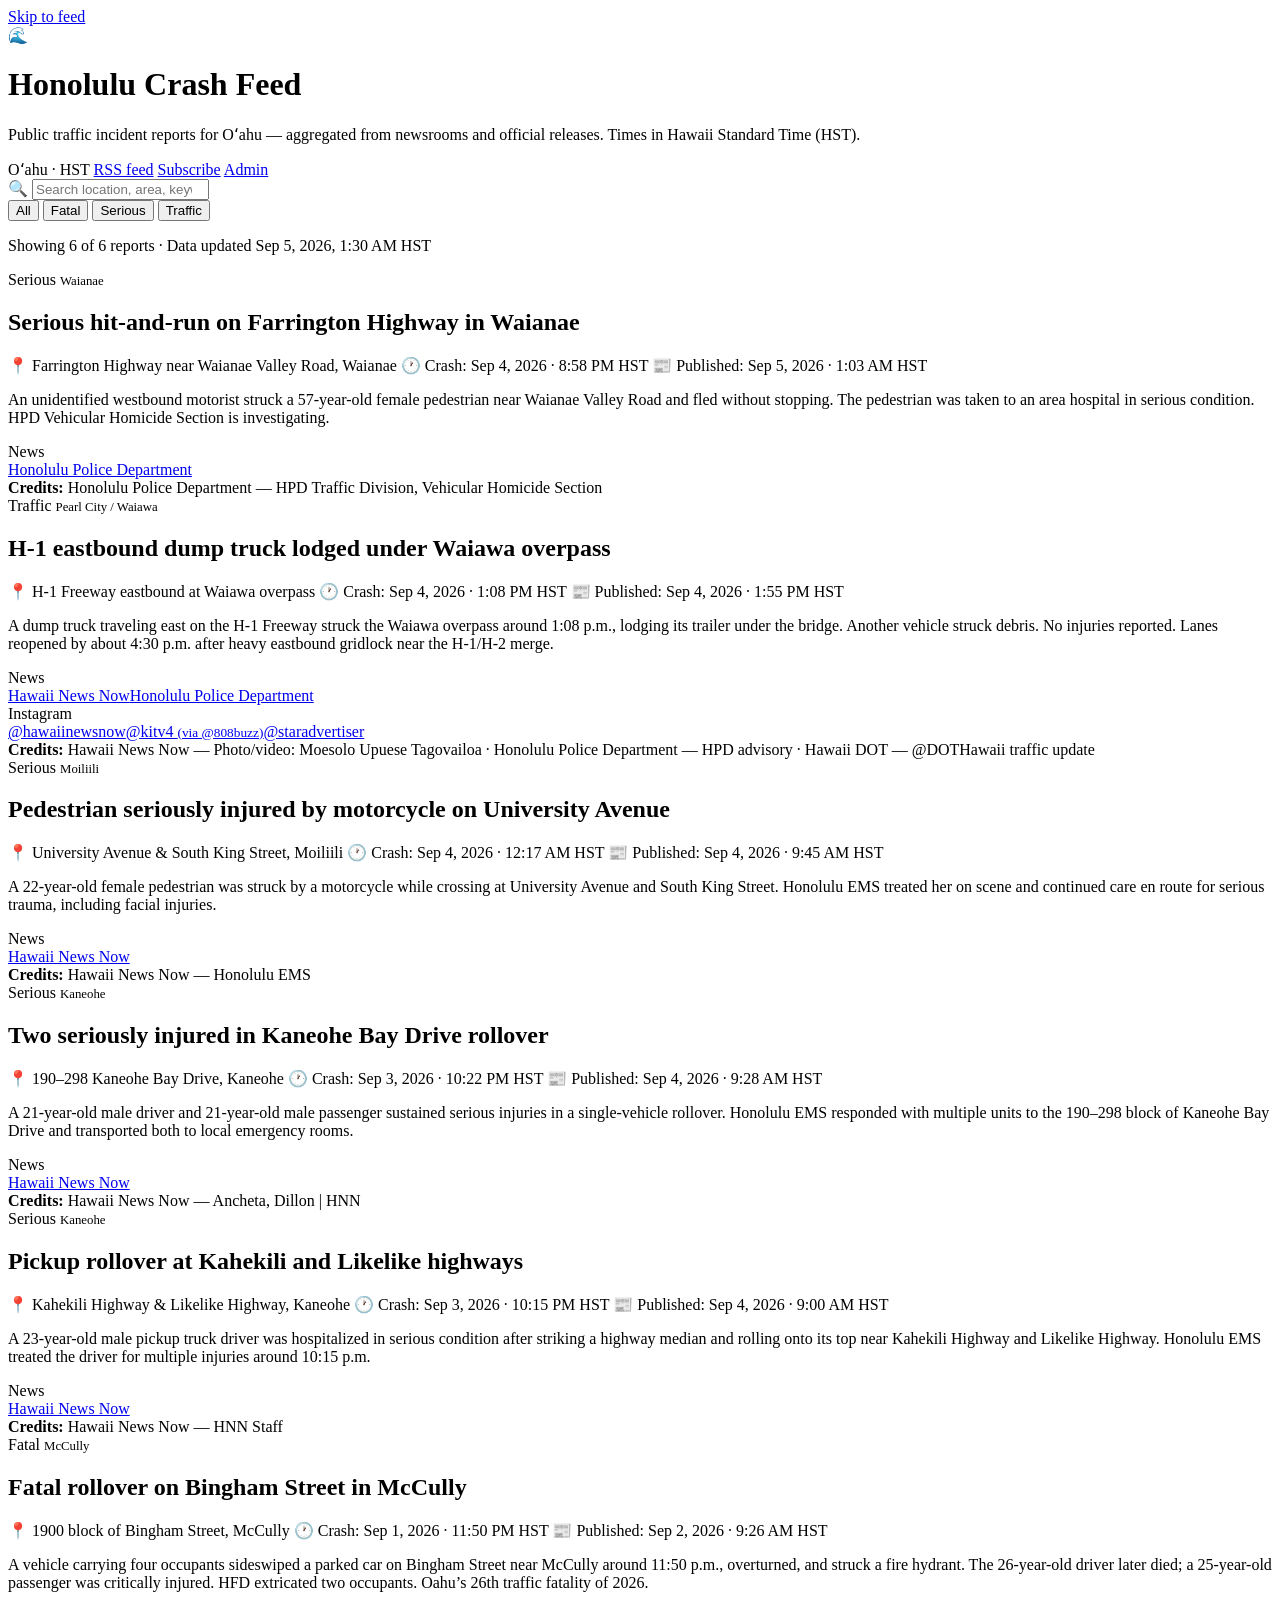
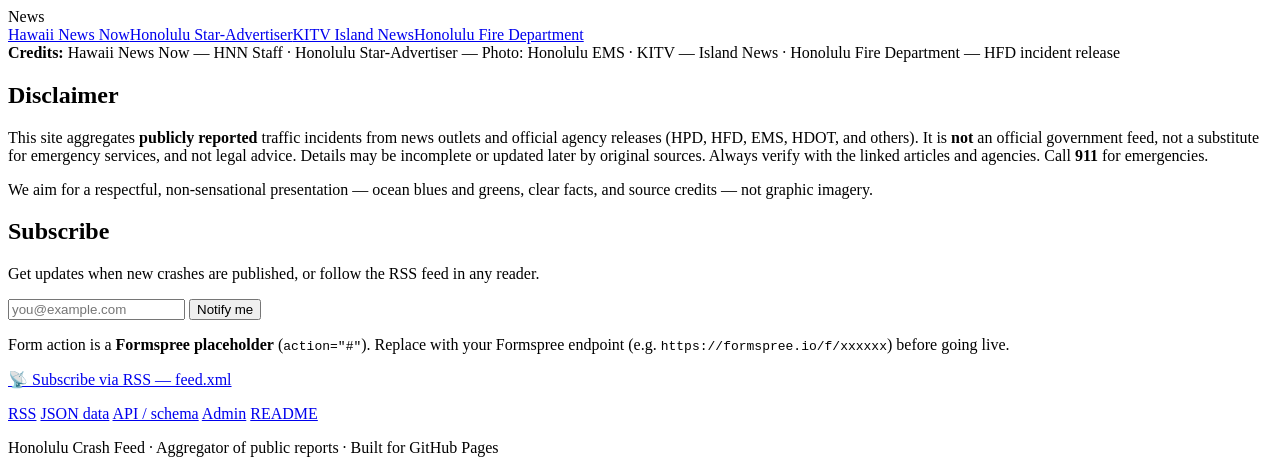
==== index.html @ cfffe640 "Add index.html" ====
<!DOCTYPE html>
<html lang="en">
  <head>
    <meta charset="utf-8" />
    <meta name="viewport" content="width=device-width, initial-scale=1" />
    <title>Honolulu Crash Feed — Oʻahu traffic incident aggregator</title>
    <meta
      name="description"
      content="Clean, shareable feed of publicly reported traffic crashes on Oʻahu. Aggregated from news and official releases. Hawaii Standard Time."
    />
    <meta name="theme-color" content="#0a3d5c" />
    <link rel="alternate" type="application/rss+xml" title="Honolulu Crash Feed RSS" href="feed.xml" />
    <meta property="og:title" content="Honolulu Crash Feed" />
    <meta
      property="og:description"
      content="Public crash reports for Honolulu / Oʻahu — news links, times in HST, source credits."
    />
    <meta property="og:type" content="website" />
    <link rel="stylesheet" href="styles.css" />
  </head>
  <body>
    <a class="skip-link" href="#main">Skip to feed</a>

    <header class="site-header">
      <div class="header-inner">
        <div class="brand">
          <div class="brand-mark" aria-hidden="true">🌊</div>
          <div>
            <h1>Honolulu Crash Feed</h1>
            <p class="tagline">
              Public traffic incident reports for Oʻahu — aggregated from newsrooms and official releases. Times in Hawaii Standard Time (HST).
            </p>
          </div>
        </div>
        <div class="header-meta">
          <span class="chip">Oʻahu · HST</span>
          <span class="chip"><a href="feed.xml">RSS feed</a></span>
          <span class="chip"><a href="#subscribe">Subscribe</a></span>
          <span class="chip"><a href="admin.html">Admin</a></span>
        </div>
      </div>
    </header>

    <main id="main">
      <div class="toolbar">
        <div class="search-wrap">
          <span class="search-icon" aria-hidden="true">🔍</span>
          <label class="visually-hidden" for="search" style="position: absolute; width: 1px; height: 1px; overflow: hidden; clip: rect(0 0 0 0)">
            Search crashes
          </label>
          <input id="search" type="search" placeholder="Search location, area, keywords…" autocomplete="off" />
        </div>
        <div class="filters" role="group" aria-label="Filter by severity">
          <button type="button" class="filter-btn active" data-filter="all">All</button>
          <button type="button" class="filter-btn" data-filter="fatal">Fatal</button>
          <button type="button" class="filter-btn" data-filter="serious">Serious</button>
          <button type="button" class="filter-btn" data-filter="traffic">Traffic</button>
        </div>
      </div>

      <p id="status" class="status-bar" aria-live="polite">Loading crash reports…</p>
      <section id="feed" class="feed" aria-label="Crash reports"></section>

      <section class="panel disclaimer" aria-labelledby="disclaimer-heading">
        <h2 id="disclaimer-heading">Disclaimer</h2>
        <p>
          This site aggregates <strong>publicly reported</strong> traffic incidents from news outlets and official agency
          releases (HPD, HFD, EMS, HDOT, and others). It is <strong>not</strong> an official government feed, not a
          substitute for emergency services, and not legal advice. Details may be incomplete or updated later by original
          sources. Always verify with the linked articles and agencies. Call <strong>911</strong> for emergencies.
        </p>
        <p>
          We aim for a respectful, non-sensational presentation — ocean blues and greens, clear facts, and source credits —
          not graphic imagery.
        </p>
      </section>

      <section id="subscribe" class="panel" aria-labelledby="subscribe-heading">
        <h2 id="subscribe-heading">Subscribe</h2>
        <p>Get updates when new crashes are published, or follow the RSS feed in any reader.</p>
        <form id="subscribe-form" class="subscribe-form" action="#" method="POST">
          <label class="visually-hidden" for="email" style="position: absolute; width: 1px; height: 1px; overflow: hidden; clip: rect(0 0 0 0)">
            Email
          </label>
          <input id="email" name="email" type="email" required placeholder="you@example.com" />
          <button type="submit">Notify me</button>
        </form>
        <p class="form-note">
          Form action is a <strong>Formspree placeholder</strong> (<code>action="#"</code>). Replace with your Formspree
          endpoint (e.g. <code>https://formspree.io/f/xxxxxx</code>) before going live.
        </p>
        <p id="subscribe-feedback" class="form-note hidden" role="status"></p>
        <p>
          <a class="rss-link" href="feed.xml">📡 Subscribe via RSS — feed.xml</a>
        </p>
      </section>
    </main>

    <footer class="site-footer">
      <nav aria-label="Footer">
        <a href="feed.xml">RSS</a>
        <a href="data/crashes.json">JSON data</a>
        <a href="api/README.md">API / schema</a>
        <a href="admin.html">Admin</a>
        <a href="README.md">README</a>
      </nav>
      <p>Honolulu Crash Feed · Aggregator of public reports · Built for GitHub Pages</p>
    </footer>

    <script src="app.js" defer></script>
  </body>
</html>
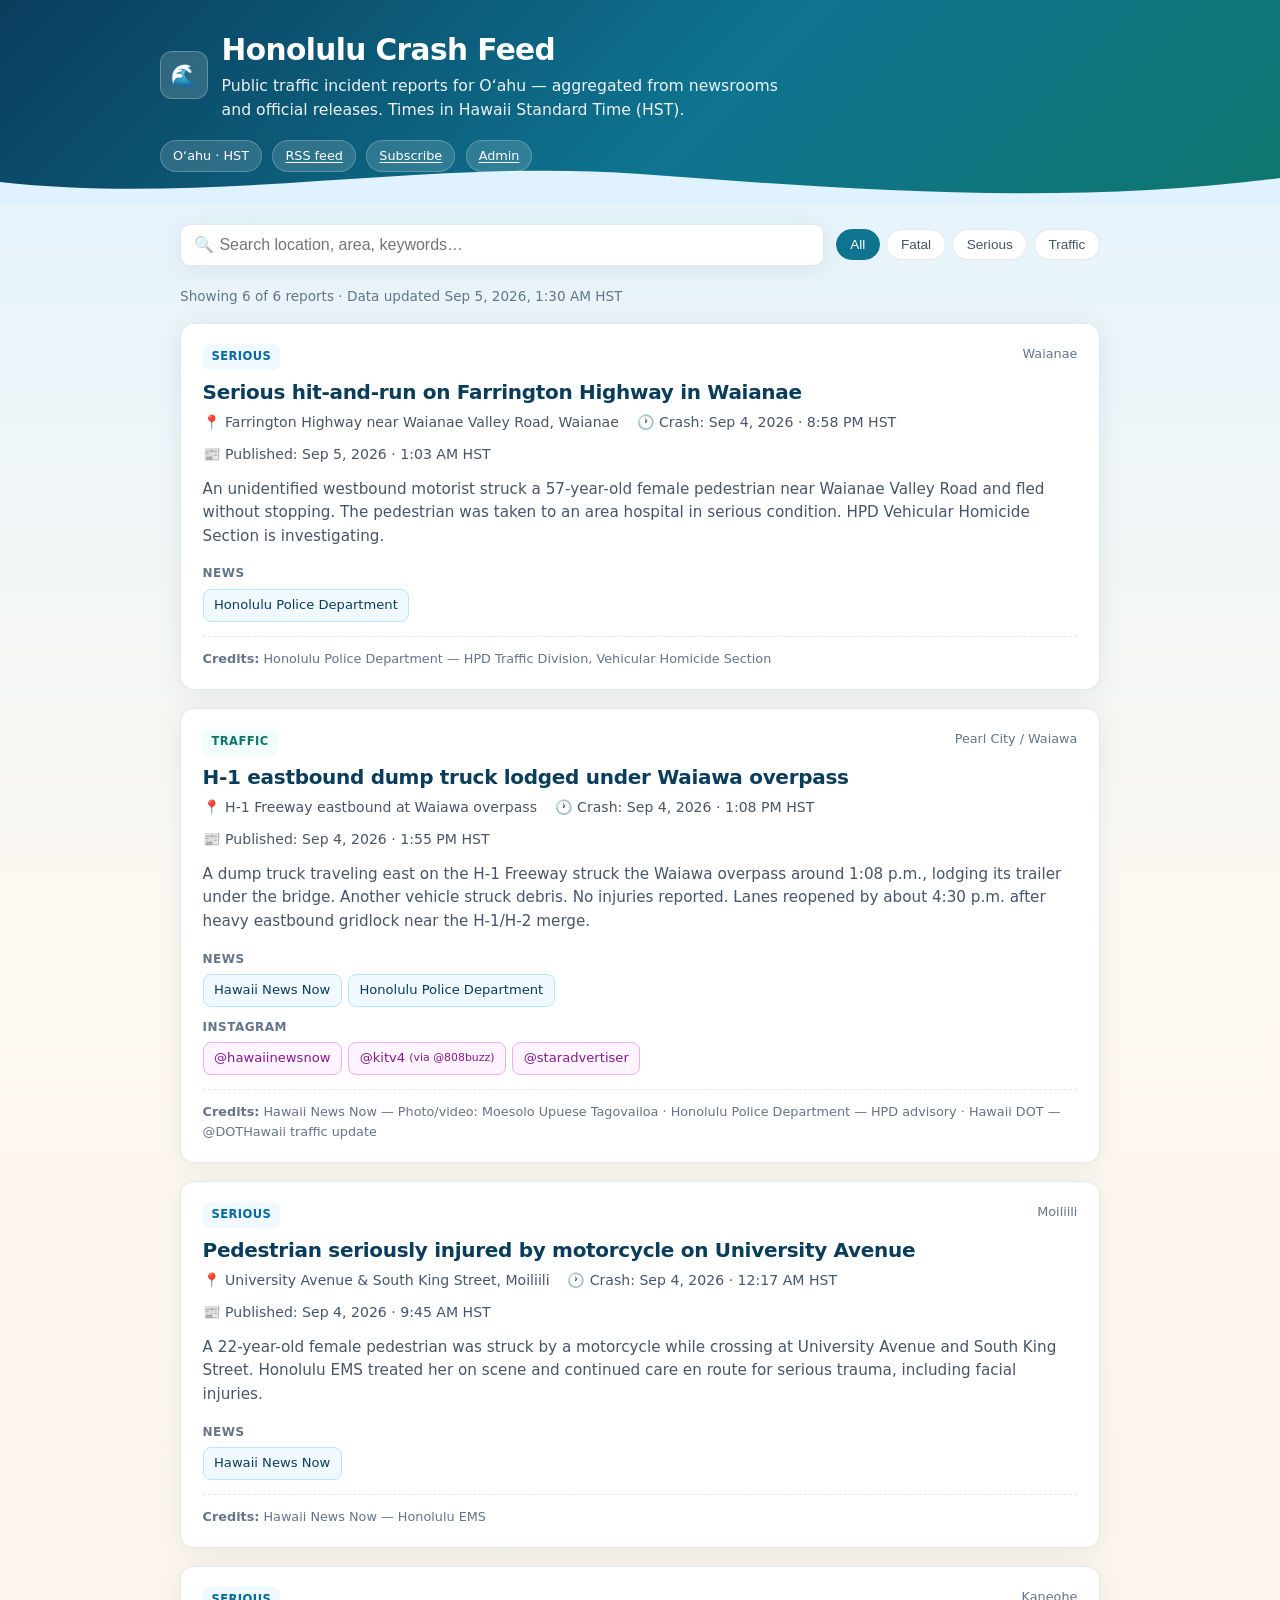
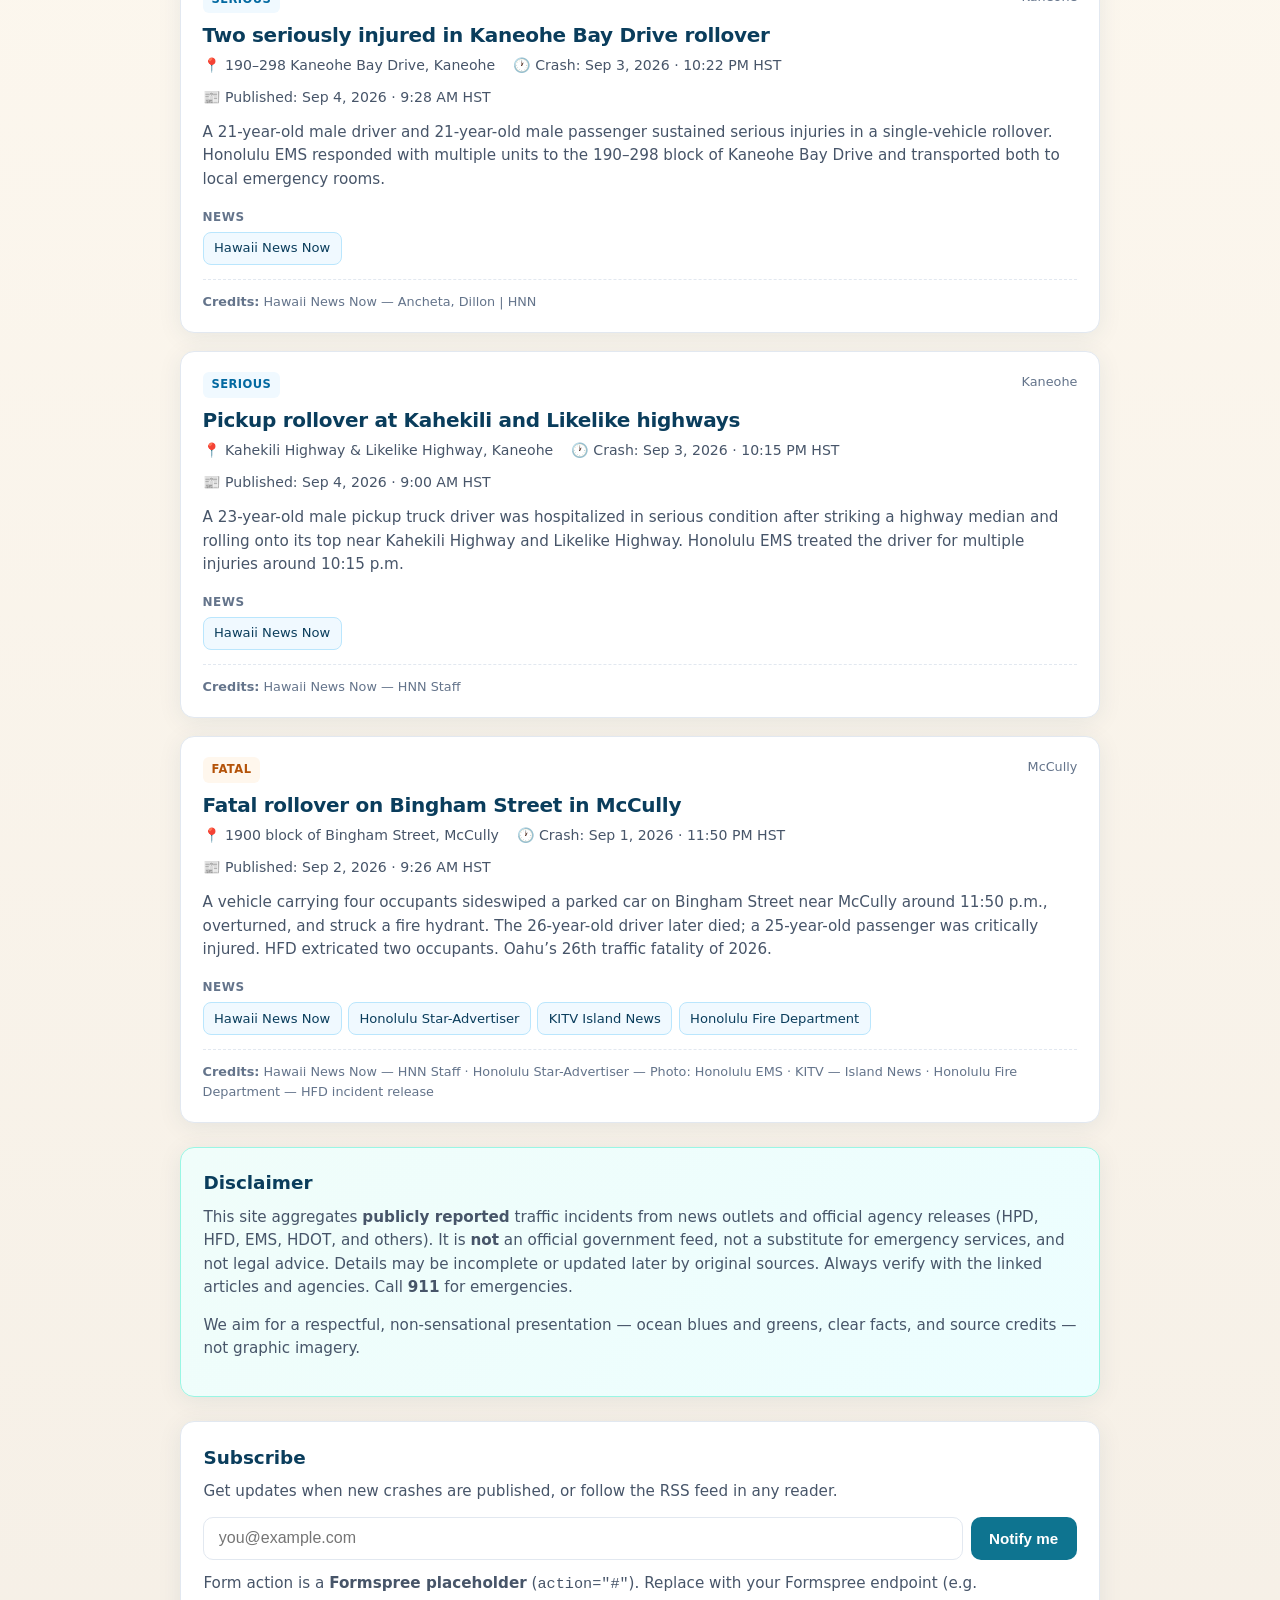
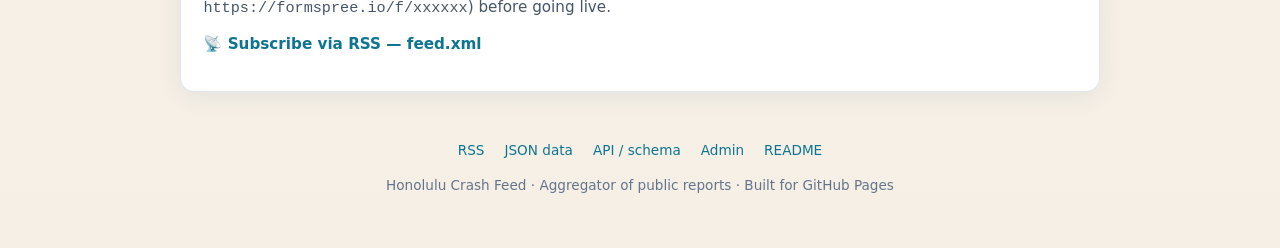
==== commit e2aea7da: "Force GitHub Pages rebuild (legacy + nojekyll)" ====
--- a/index.html
+++ b/index.html
@@ -109,4 +109,5 @@
 
     <script src="app.js" defer></script>
   </body>
+<!-- pages-deploy-fix -->
 </html>
--- a/styles.css
+++ b/styles.css
@@ -0,0 +1,584 @@
+/* Honolulu Crash Feed — ocean blues & greens, clean Hawaii branding */
+:root {
+  --ocean-deep: #0a3d5c;
+  --ocean: #0e7490;
+  --ocean-mid: #0891b2;
+  --lagoon: #14b8a6;
+  --seafoam: #5eead4;
+  --sand: #fef9f0;
+  --sand-warm: #f5efe6;
+  --palm: #0f766e;
+  --ink: #0f172a;
+  --ink-muted: #475569;
+  --ink-soft: #64748b;
+  --card: #ffffff;
+  --border: #e2e8f0;
+  --fatal: #b45309;
+  --fatal-bg: #fff7ed;
+  --serious: #0369a1;
+  --serious-bg: #f0f9ff;
+  --traffic: #0f766e;
+  --traffic-bg: #f0fdfa;
+  --shadow: 0 4px 24px rgba(10, 61, 92, 0.08);
+  --shadow-hover: 0 8px 32px rgba(10, 61, 92, 0.14);
+  --radius: 14px;
+  --font: "Segoe UI", system-ui, -apple-system, "Helvetica Neue", Arial, sans-serif;
+}
+
+*,
+*::before,
+*::after {
+  box-sizing: border-box;
+}
+
+html {
+  scroll-behavior: smooth;
+}
+
+body {
+  margin: 0;
+  font-family: var(--font);
+  color: var(--ink);
+  background: linear-gradient(180deg, #e0f2fe 0%, var(--sand) 28%, var(--sand-warm) 100%);
+  min-height: 100vh;
+  line-height: 1.55;
+}
+
+a {
+  color: var(--ocean);
+  text-decoration: none;
+}
+
+a:hover {
+  color: var(--palm);
+  text-decoration: underline;
+}
+
+.skip-link {
+  position: absolute;
+  left: -999px;
+  top: 0;
+  background: var(--ocean-deep);
+  color: #fff;
+  padding: 0.5rem 1rem;
+  z-index: 100;
+}
+
+.skip-link:focus {
+  left: 0;
+}
+
+/* Header */
+.site-header {
+  background: linear-gradient(135deg, var(--ocean-deep) 0%, var(--ocean) 55%, var(--palm) 100%);
+  color: #fff;
+  padding: 1.75rem 1.25rem 2rem;
+  position: relative;
+  overflow: hidden;
+}
+
+.site-header::after {
+  content: "";
+  position: absolute;
+  bottom: -2px;
+  left: 0;
+  right: 0;
+  height: 48px;
+  background: url("data:image/svg+xml,%3Csvg xmlns='http://www.w3.org/2000/svg' viewBox='0 0 1440 48' preserveAspectRatio='none'%3E%3Cpath fill='%23e0f2fe' d='M0,24 C240,48 480,0 720,16 C960,32 1200,48 1440,20 L1440,48 L0,48 Z'/%3E%3C/svg%3E")
+    center bottom / 100% 100% no-repeat;
+}
+
+.header-inner {
+  max-width: 960px;
+  margin: 0 auto;
+  position: relative;
+  z-index: 1;
+}
+
+.brand {
+  display: flex;
+  align-items: center;
+  gap: 0.85rem;
+  margin-bottom: 0.75rem;
+}
+
+.brand-mark {
+  width: 48px;
+  height: 48px;
+  border-radius: 12px;
+  background: rgba(255, 255, 255, 0.15);
+  border: 1px solid rgba(255, 255, 255, 0.25);
+  display: grid;
+  place-items: center;
+  font-size: 1.4rem;
+  flex-shrink: 0;
+}
+
+.brand h1 {
+  margin: 0;
+  font-size: clamp(1.35rem, 4vw, 1.85rem);
+  font-weight: 700;
+  letter-spacing: -0.02em;
+}
+
+.tagline {
+  margin: 0;
+  opacity: 0.92;
+  font-size: 0.98rem;
+  max-width: 36rem;
+}
+
+.header-meta {
+  display: flex;
+  flex-wrap: wrap;
+  gap: 0.65rem;
+  margin-top: 1.1rem;
+}
+
+.chip {
+  display: inline-flex;
+  align-items: center;
+  gap: 0.35rem;
+  background: rgba(255, 255, 255, 0.14);
+  border: 1px solid rgba(255, 255, 255, 0.22);
+  border-radius: 999px;
+  padding: 0.3rem 0.75rem;
+  font-size: 0.8rem;
+  color: #fff;
+}
+
+.chip a {
+  color: #fff;
+  text-decoration: underline;
+  text-underline-offset: 2px;
+}
+
+/* Layout */
+main {
+  max-width: 960px;
+  margin: 0 auto;
+  padding: 1.25rem 1.25rem 3rem;
+}
+
+.toolbar {
+  display: flex;
+  flex-wrap: wrap;
+  gap: 0.75rem;
+  align-items: center;
+  margin-bottom: 1.25rem;
+}
+
+.search-wrap {
+  flex: 1 1 220px;
+  position: relative;
+}
+
+.search-wrap input {
+  width: 100%;
+  padding: 0.7rem 1rem 0.7rem 2.4rem;
+  border: 1px solid var(--border);
+  border-radius: 10px;
+  font-size: 1rem;
+  background: var(--card);
+  color: var(--ink);
+  box-shadow: var(--shadow);
+}
+
+.search-wrap input:focus {
+  outline: 2px solid var(--lagoon);
+  outline-offset: 1px;
+}
+
+.search-icon {
+  position: absolute;
+  left: 0.85rem;
+  top: 50%;
+  transform: translateY(-50%);
+  opacity: 0.45;
+  pointer-events: none;
+}
+
+.filters {
+  display: flex;
+  flex-wrap: wrap;
+  gap: 0.4rem;
+}
+
+.filter-btn {
+  border: 1px solid var(--border);
+  background: var(--card);
+  color: var(--ink-muted);
+  border-radius: 999px;
+  padding: 0.45rem 0.85rem;
+  font-size: 0.85rem;
+  cursor: pointer;
+  transition: all 0.15s ease;
+}
+
+.filter-btn:hover {
+  border-color: var(--ocean-mid);
+  color: var(--ocean-deep);
+}
+
+.filter-btn.active {
+  background: var(--ocean);
+  border-color: var(--ocean);
+  color: #fff;
+}
+
+.status-bar {
+  font-size: 0.85rem;
+  color: var(--ink-soft);
+  margin-bottom: 1rem;
+}
+
+/* Cards */
+.feed {
+  display: grid;
+  gap: 1.15rem;
+}
+
+.card {
+  background: var(--card);
+  border-radius: var(--radius);
+  border: 1px solid var(--border);
+  box-shadow: var(--shadow);
+  padding: 1.25rem 1.35rem;
+  transition: box-shadow 0.2s ease, transform 0.2s ease;
+}
+
+.card:hover {
+  box-shadow: var(--shadow-hover);
+  transform: translateY(-1px);
+}
+
+.card-top {
+  display: flex;
+  flex-wrap: wrap;
+  align-items: flex-start;
+  justify-content: space-between;
+  gap: 0.5rem;
+  margin-bottom: 0.55rem;
+}
+
+.badge {
+  display: inline-block;
+  font-size: 0.72rem;
+  font-weight: 700;
+  letter-spacing: 0.04em;
+  text-transform: uppercase;
+  border-radius: 6px;
+  padding: 0.25rem 0.55rem;
+}
+
+.badge-fatal {
+  background: var(--fatal-bg);
+  color: var(--fatal);
+}
+
+.badge-serious {
+  background: var(--serious-bg);
+  color: var(--serious);
+}
+
+.badge-traffic {
+  background: var(--traffic-bg);
+  color: var(--traffic);
+}
+
+.card h2 {
+  margin: 0 0 0.45rem;
+  font-size: clamp(1.05rem, 2.5vw, 1.25rem);
+  line-height: 1.3;
+  letter-spacing: -0.015em;
+  color: var(--ocean-deep);
+}
+
+.meta-row {
+  display: flex;
+  flex-wrap: wrap;
+  gap: 0.65rem 1.1rem;
+  font-size: 0.88rem;
+  color: var(--ink-muted);
+  margin-bottom: 0.75rem;
+}
+
+.meta-row span {
+  display: inline-flex;
+  align-items: center;
+  gap: 0.3rem;
+}
+
+.card-summary {
+  margin: 0 0 1rem;
+  color: var(--ink-muted);
+  font-size: 0.95rem;
+}
+
+.link-group {
+  margin-bottom: 0.65rem;
+}
+
+.link-group:last-child {
+  margin-bottom: 0;
+}
+
+.link-label {
+  font-size: 0.75rem;
+  font-weight: 700;
+  text-transform: uppercase;
+  letter-spacing: 0.04em;
+  color: var(--ink-soft);
+  margin-bottom: 0.35rem;
+}
+
+.links {
+  display: flex;
+  flex-wrap: wrap;
+  gap: 0.4rem;
+}
+
+.links a {
+  display: inline-flex;
+  align-items: center;
+  gap: 0.25rem;
+  background: #f0f9ff;
+  border: 1px solid #bae6fd;
+  color: var(--ocean-deep);
+  border-radius: 8px;
+  padding: 0.35rem 0.65rem;
+  font-size: 0.82rem;
+  text-decoration: none;
+  transition: background 0.15s ease;
+}
+
+.links a:hover {
+  background: #e0f2fe;
+  text-decoration: none;
+}
+
+.links a.ig {
+  background: #fdf4ff;
+  border-color: #f0abfc;
+  color: #86198f;
+}
+
+.sources {
+  margin-top: 0.85rem;
+  padding-top: 0.75rem;
+  border-top: 1px dashed var(--border);
+  font-size: 0.8rem;
+  color: var(--ink-soft);
+}
+
+.empty {
+  text-align: center;
+  padding: 2.5rem 1rem;
+  color: var(--ink-soft);
+  background: var(--card);
+  border-radius: var(--radius);
+  border: 1px dashed var(--border);
+}
+
+/* Panels */
+.panel {
+  background: var(--card);
+  border: 1px solid var(--border);
+  border-radius: var(--radius);
+  box-shadow: var(--shadow);
+  padding: 1.35rem 1.4rem;
+  margin-top: 1.5rem;
+}
+
+.panel h2 {
+  margin: 0 0 0.5rem;
+  font-size: 1.15rem;
+  color: var(--ocean-deep);
+}
+
+.panel p {
+  margin: 0 0 0.85rem;
+  color: var(--ink-muted);
+  font-size: 0.95rem;
+}
+
+.disclaimer {
+  background: linear-gradient(135deg, #f0fdfa, #ecfeff);
+  border-color: #99f6e4;
+}
+
+.subscribe-form {
+  display: flex;
+  flex-wrap: wrap;
+  gap: 0.5rem;
+  margin: 0.75rem 0;
+}
+
+.subscribe-form input[type="email"] {
+  flex: 1 1 200px;
+  padding: 0.7rem 0.9rem;
+  border: 1px solid var(--border);
+  border-radius: 10px;
+  font-size: 1rem;
+}
+
+.subscribe-form button {
+  background: var(--ocean);
+  color: #fff;
+  border: none;
+  border-radius: 10px;
+  padding: 0.7rem 1.15rem;
+  font-size: 0.95rem;
+  font-weight: 600;
+  cursor: pointer;
+}
+
+.subscribe-form button:hover {
+  background: var(--ocean-deep);
+}
+
+.form-note {
+  font-size: 0.8rem;
+  color: var(--ink-soft);
+  margin: 0.25rem 0 0.75rem !important;
+}
+
+.rss-link {
+  display: inline-flex;
+  align-items: center;
+  gap: 0.4rem;
+  font-weight: 600;
+}
+
+/* Footer */
+.site-footer {
+  max-width: 960px;
+  margin: 0 auto;
+  padding: 0 1.25rem 2.5rem;
+  font-size: 0.85rem;
+  color: var(--ink-soft);
+  text-align: center;
+}
+
+.site-footer nav {
+  display: flex;
+  flex-wrap: wrap;
+  justify-content: center;
+  gap: 0.75rem 1.25rem;
+  margin-bottom: 0.75rem;
+}
+
+/* Admin */
+.admin-body {
+  background: var(--sand);
+}
+
+.admin-header {
+  background: var(--ocean-deep);
+  color: #fff;
+  padding: 1.25rem;
+}
+
+.admin-header h1 {
+  margin: 0;
+  font-size: 1.35rem;
+}
+
+.admin-wrap {
+  max-width: 720px;
+  margin: 0 auto;
+  padding: 1.25rem;
+}
+
+.admin-wrap label {
+  display: block;
+  font-size: 0.85rem;
+  font-weight: 600;
+  color: var(--ink-muted);
+  margin-bottom: 0.3rem;
+}
+
+.admin-wrap input,
+.admin-wrap textarea,
+.admin-wrap select {
+  width: 100%;
+  padding: 0.65rem 0.8rem;
+  border: 1px solid var(--border);
+  border-radius: 8px;
+  font: inherit;
+  margin-bottom: 0.9rem;
+  background: #fff;
+}
+
+.admin-wrap textarea {
+  min-height: 90px;
+  resize: vertical;
+}
+
+.admin-actions {
+  display: flex;
+  flex-wrap: wrap;
+  gap: 0.5rem;
+  margin-top: 0.5rem;
+}
+
+.btn {
+  border: none;
+  border-radius: 10px;
+  padding: 0.65rem 1rem;
+  font-weight: 600;
+  cursor: pointer;
+  font-size: 0.9rem;
+}
+
+.btn-primary {
+  background: var(--ocean);
+  color: #fff;
+}
+
+.btn-secondary {
+  background: #e2e8f0;
+  color: var(--ink);
+}
+
+.btn-danger {
+  background: #fee2e2;
+  color: #991b1b;
+}
+
+.notice {
+  background: #fffbeb;
+  border: 1px solid #fcd34d;
+  border-radius: 10px;
+  padding: 0.85rem 1rem;
+  font-size: 0.9rem;
+  color: #92400e;
+  margin-bottom: 1rem;
+}
+
+.code-block {
+  background: #0f172a;
+  color: #e2e8f0;
+  border-radius: 10px;
+  padding: 0.9rem 1rem;
+  font-family: ui-monospace, SFMono-Regular, Menlo, Monaco, Consolas, monospace;
+  font-size: 0.78rem;
+  overflow-x: auto;
+  white-space: pre-wrap;
+  word-break: break-word;
+}
+
+.hidden {
+  display: none !important;
+}
+
+@media (max-width: 560px) {
+  .card {
+    padding: 1.05rem 1.1rem;
+  }
+
+  .toolbar {
+    flex-direction: column;
+    align-items: stretch;
+  }
+}
